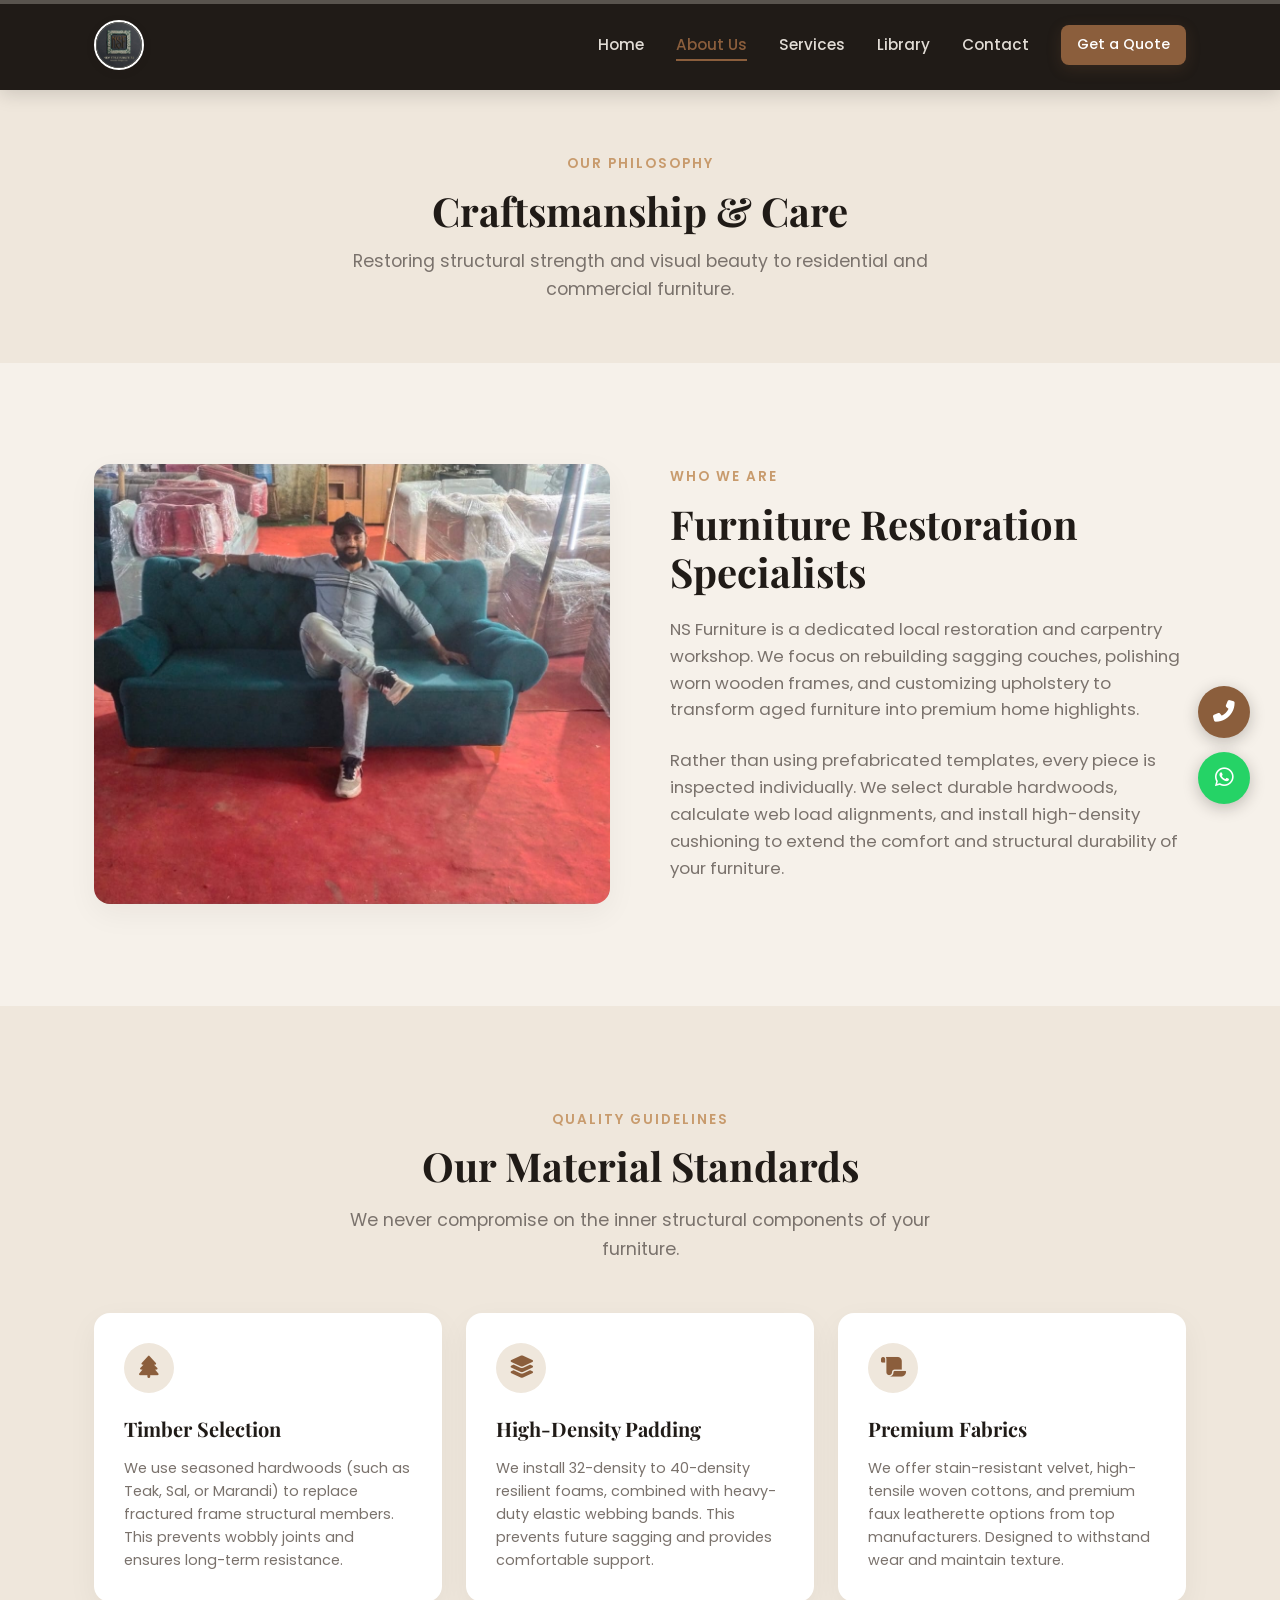
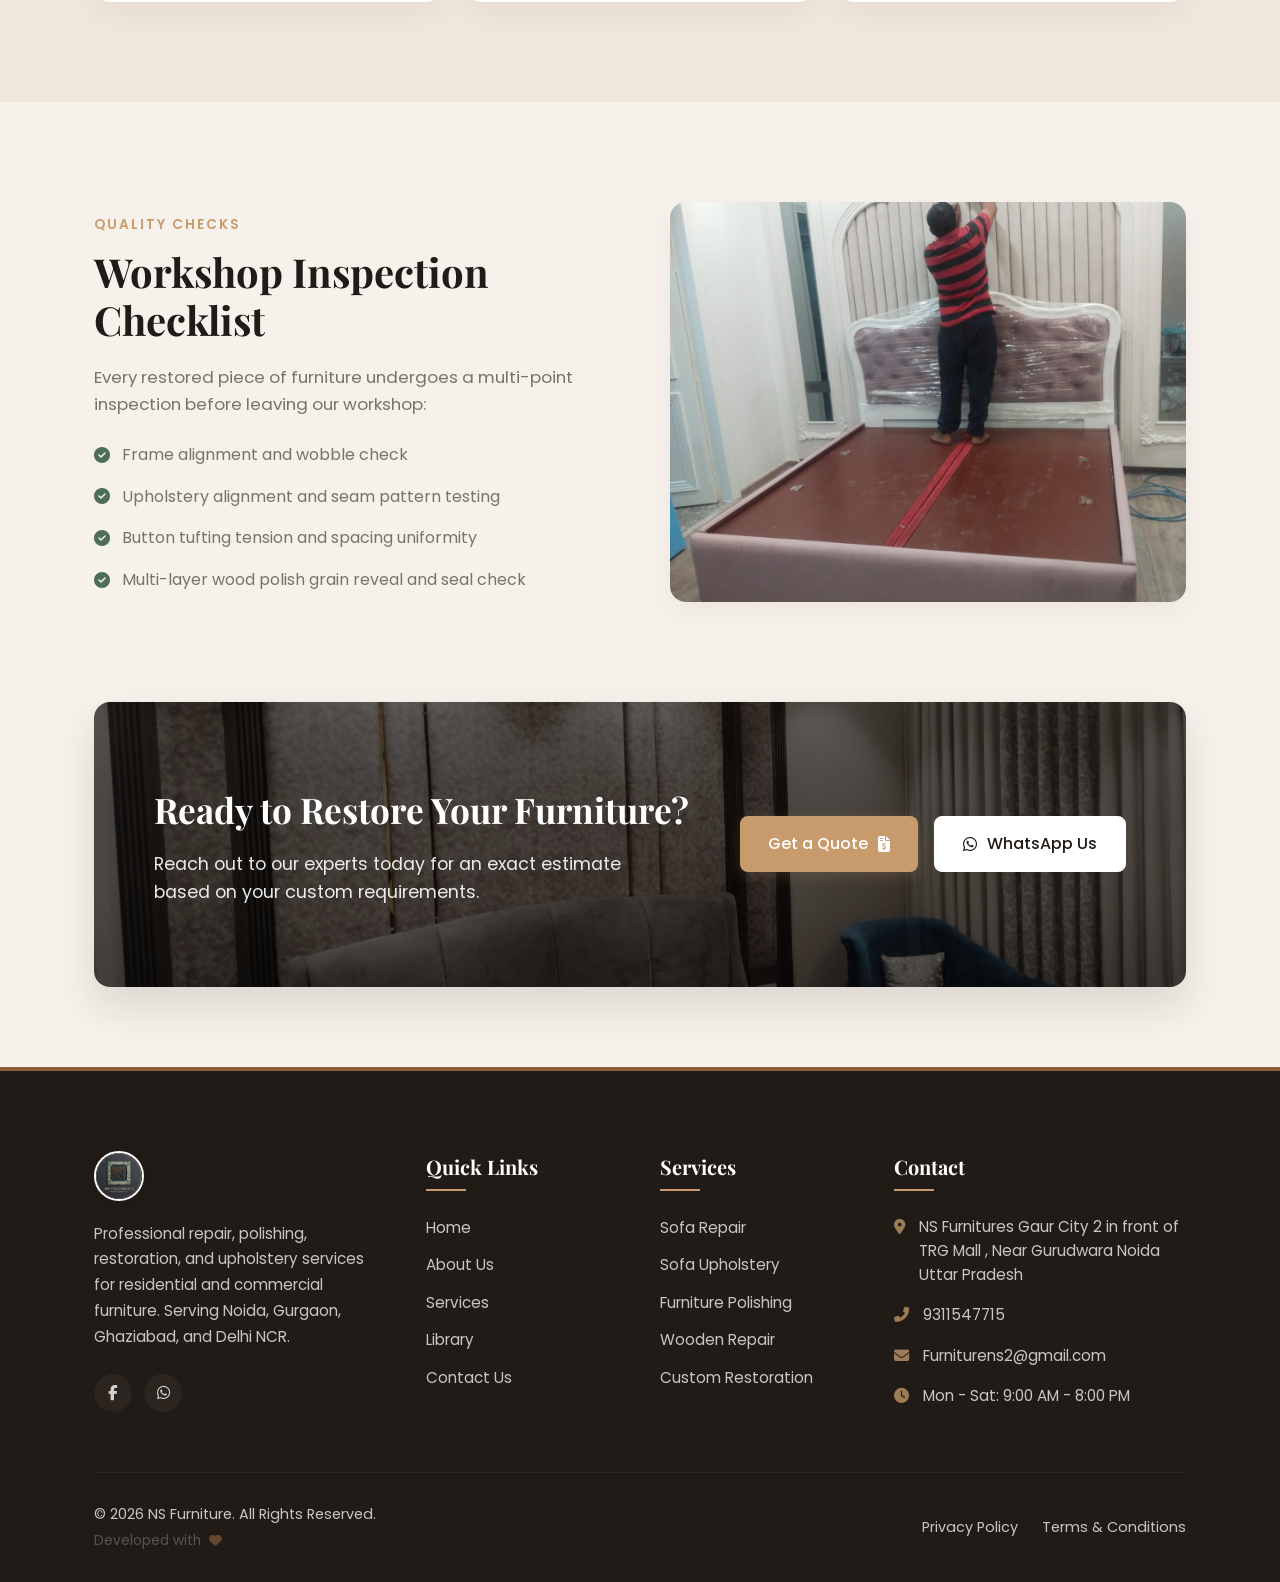
==== about.html @ 666b61ba "NS deploy v01" ====
<!DOCTYPE html>
<html lang="en">
<head>
  <meta charset="UTF-8">
  <meta name="viewport" content="width=device-width, initial-scale=1.0">
  <title>About NS Furniture | Furniture Craftsmanship & Woodwork Noida</title>
  <meta name="description" content="Learn about NS Furniture's premium restoration process, timber selection including Teak/Sal/Marandi wood, foam cushioning guidelines, and quality inspection checklist in Noida.">
  <link rel="canonical" href="about.html">
  
  <!-- Font Awesome Icons -->
  <link rel="stylesheet" href="https://cdnjs.cloudflare.com/ajax/libs/font-awesome/6.4.0/css/all.min.css">
  
  <!-- Main Stylesheet -->
  <link rel="stylesheet" href="css/style.css">
</head>
<body>

  <!-- Scroll Progress Indicator -->
  <div class="scroll-progress-container">
    <div class="scroll-progress-bar"></div>
  </div>

  <!-- STICKY HEADER -->
  <header class="header-main">
    <div class="container">
      <nav class="navbar">
        <a href="index.html" class="navbar-logo">
          <img src="assets/logo.jpeg" alt="NS Furniture" class="navbar-logo-img">
        </a>
        
        <ul class="navbar-menu">
          <li><a href="index.html" class="navbar-item">Home</a></li>
          <li><a href="about.html" class="navbar-item active">About Us</a></li>
          <li><a href="services.html" class="navbar-item">Services</a></li>
          <li><a href="library.html" class="navbar-item">Library</a></li>
          <li><a href="contact.html" class="navbar-item">Contact</a></li>
          <li><a href="contact.html" class="btn-primary" style="padding: 8px 16px; font-size: 0.9rem;">Get a Quote</a></li>
        </ul>

        <div class="navbar-burger">
          <span></span>
          <span></span>
          <span></span>
        </div>
      </nav>
    </div>
  </header>

  <!-- MOBILE NAVIGATION DRAWER -->
  <div class="mobile-nav-drawer">
    <div class="mobile-menu-links">
      <a href="index.html" class="mobile-menu-item">Home</a>
      <a href="about.html" class="mobile-menu-item">About Us</a>
      <a href="services.html" class="mobile-menu-item">Services</a>
      <a href="library.html" class="mobile-menu-item">Library</a>
      <a href="contact.html" class="mobile-menu-item">Contact</a>
    </div>
    <a href="contact.html" class="btn-primary text-center">Get a Quote <i class="fas fa-file-invoice-dollar"></i></a>
  </div>

  <!-- INNER HEADER HERO -->
  <section class="section-padding" style="background-color: var(--light-color); padding-top: 150px; padding-bottom: 60px;">
    <div class="container text-center">
      <span class="section-tag">Our Philosophy</span>
      <h1 class="section-title" style="margin-bottom: 12px;">Craftsmanship & Care</h1>
      <p class="section-desc" style="margin-bottom: 0;">Restoring structural strength and visual beauty to residential and commercial furniture.</p>
    </div>
  </section>

  <!-- DEEPStory SECTION -->
  <section class="section-padding reveal">
    <div class="container">
      <div class="about-grid">
        <div class="about-content-left">
          <div class="about-img-wrap" style="height: 440px;">
            <img src="" data-img-key="about" alt="NS Furniture showroom chesterfield couch presentation">
          </div>
        </div>
        <div class="about-content-right">
          <span class="section-tag">Who We Are</span>
          <h2 class="section-title" style="text-align: left; margin-bottom: 20px;">Furniture Restoration Specialists</h2>
          <p class="about-text">
            NS Furniture is a dedicated local restoration and carpentry workshop. We focus on rebuilding sagging couches, polishing worn wooden frames, and customizing upholstery to transform aged furniture into premium home highlights.
          </p>
          <p class="about-text">
            Rather than using prefabricated templates, every piece is inspected individually. We select durable hardwoods, calculate web load alignments, and install high-density cushioning to extend the comfort and structural durability of your furniture.
          </p>
        </div>
      </div>
    </div>
  </section>

  <!-- MATERIAL STANDARDS DETAILED WALKTHROUGH -->
  <section class="section-padding reveal" style="background-color: var(--light-color);">
    <div class="container">
      <div class="text-center">
        <span class="section-tag">Quality Guidelines</span>
        <h2 class="section-title">Our Material Standards</h2>
        <p class="section-desc">We never compromise on the inner structural components of your furniture.</p>
      </div>

      <div class="services-grid" style="grid-template-columns: repeat(auto-fit, minmax(280px, 1fr)); gap: 24px;">
        <!-- Card 1 -->
        <div class="service-card" style="padding: 30px;">
          <div class="info-icon-box" style="margin-bottom: 20px; background-color: var(--light-color); color: var(--primary-color);">
            <i class="fas fa-tree" style="font-size: 1.4rem;"></i>
          </div>
          <h3 class="service-title" style="font-size: 1.25rem; margin-bottom: 12px;">Timber Selection</h3>
          <p class="service-desc" style="font-size: 0.9rem; margin-bottom: 0;">
            We use seasoned hardwoods (such as Teak, Sal, or Marandi) to replace fractured frame structural members. This prevents wobbly joints and ensures long-term resistance.
          </p>
        </div>

        <!-- Card 2 -->
        <div class="service-card" style="padding: 30px;">
          <div class="info-icon-box" style="margin-bottom: 20px; background-color: var(--light-color); color: var(--primary-color);">
            <i class="fas fa-layer-group" style="font-size: 1.4rem;"></i>
          </div>
          <h3 class="service-title" style="font-size: 1.25rem; margin-bottom: 12px;">High-Density Padding</h3>
          <p class="service-desc" style="font-size: 0.9rem; margin-bottom: 0;">
            We install 32-density to 40-density resilient foams, combined with heavy-duty elastic webbing bands. This prevents future sagging and provides comfortable support.
          </p>
        </div>

        <!-- Card 3 -->
        <div class="service-card" style="padding: 30px;">
          <div class="info-icon-box" style="margin-bottom: 20px; background-color: var(--light-color); color: var(--primary-color);">
            <i class="fas fa-scroll" style="font-size: 1.4rem;"></i>
          </div>
          <h3 class="service-title" style="font-size: 1.25rem; margin-bottom: 12px;">Premium Fabrics</h3>
          <p class="service-desc" style="font-size: 0.9rem; margin-bottom: 0;">
            We offer stain-resistant velvet, high-tensile woven cottons, and premium faux leatherette options from top manufacturers. Designed to withstand wear and maintain texture.
          </p>
        </div>
      </div>
    </div>
  </section>

  <!-- WORKSHOP QUALITY CHECKS -->
  <section class="section-padding reveal">
    <div class="container">
      <div class="about-grid" style="grid-template-columns: 1fr 1fr;">
        <div class="about-content-left">
          <span class="section-tag">Quality Checks</span>
          <h2 class="section-title" style="text-align: left; margin-bottom: 20px;">Workshop Inspection Checklist</h2>
          <p class="about-text">
            Every restored piece of furniture undergoes a multi-point inspection before leaving our workshop:
          </p>
          <ul class="footer-links-list" style="gap: 16px; margin-top: 20px;">
            <li style="display: flex; align-items: center; gap: 12px; color: var(--gray-color);">
              <i class="fas fa-check-circle" style="color: var(--success-color);"></i> Frame alignment and wobble check
            </li>
            <li style="display: flex; align-items: center; gap: 12px; color: var(--gray-color);">
              <i class="fas fa-check-circle" style="color: var(--success-color);"></i> Upholstery alignment and seam pattern testing
            </li>
            <li style="display: flex; align-items: center; gap: 12px; color: var(--gray-color);">
              <i class="fas fa-check-circle" style="color: var(--success-color);"></i> Button tufting tension and spacing uniformity
            </li>
            <li style="display: flex; align-items: center; gap: 12px; color: var(--gray-color);">
              <i class="fas fa-check-circle" style="color: var(--success-color);"></i> Multi-layer wood polish grain reveal and seal check
            </li>
          </ul>
        </div>
        <div class="about-content-right">
          <div class="about-img-wrap" style="height: 400px;">
            <img src="" data-img-key="hero.boy" alt="Carpenter preparing bed headboard panels in NS workshop">
          </div>
        </div>
      </div>
    </div>
  </section>

  <!-- CALL TO ACTION BANNER -->
  <section class="container reveal" style="margin-bottom: 80px;">
    <div class="cta-section">
      <div class="cta-bg" data-img-key="hero.background"></div>
      <div class="cta-grid">
        <div class="cta-text-col">
          <h2 class="cta-title">Ready to Restore Your Furniture?</h2>
          <p class="cta-desc">Reach out to our experts today for an exact estimate based on your custom requirements.</p>
        </div>
        <div class="cta-actions">
          <a href="contact.html" class="btn-secondary">Get a Quote <i class="fas fa-file-invoice-dollar"></i></a>
          <a href="#" class="btn-outline" data-business-whatsapp style="background-color: var(--white-color); border-color: var(--white-color); color: var(--dark-color);"><i class="fab fa-whatsapp"></i> WhatsApp Us</a>
        </div>
      </div>
    </div>
  </section>

  <!-- PREMIUM DARK FOOTER -->
  <footer class="footer-main">
    <div class="container">
      <div class="footer-grid">
        <div class="footer-col">
          <a href="index.html" class="navbar-logo" style="margin-bottom: 20px;">
            <img src="assets/logo.jpeg" alt="NS Furniture Logo" class="navbar-logo-img">
          </a>
          <p class="footer-desc">
            Professional repair, polishing, restoration, and upholstery services for residential and commercial furniture. Serving Noida, Gurgaon, Ghaziabad, and Delhi NCR.
          </p>
          <div class="footer-socials">
            <a href="#" target="_blank" data-business-facebook class="footer-social-icon" aria-label="Facebook"><i class="fab fa-facebook-f"></i></a>
            <a href="#" target="_blank" data-business-whatsapp class="footer-social-icon" aria-label="WhatsApp"><i class="fab fa-whatsapp"></i></a>
          </div>
        </div>
        
        <div class="footer-col">
          <h4 class="footer-col-title">Quick Links</h4>
          <ul class="footer-links-list">
            <li><a href="index.html" class="footer-link">Home</a></li>
            <li><a href="about.html" class="footer-link">About Us</a></li>
            <li><a href="services.html" class="footer-link">Services</a></li>
            <li><a href="library.html" class="footer-link">Library</a></li>
            <li><a href="contact.html" class="footer-link">Contact Us</a></li>
          </ul>
        </div>
        
        <div class="footer-col">
          <h4 class="footer-col-title">Services</h4>
          <ul class="footer-links-list">
            <li><a href="services.html" class="footer-link">Sofa Repair</a></li>
            <li><a href="services.html" class="footer-link">Sofa Upholstery</a></li>
            <li><a href="services.html" class="footer-link">Furniture Polishing</a></li>
            <li><a href="services.html" class="footer-link">Wooden Repair</a></li>
            <li><a href="services.html" class="footer-link">Custom Restoration</a></li>
          </ul>
        </div>
        
        <div class="footer-col">
          <h4 class="footer-col-title">Contact</h4>
          <ul class="footer-contact-list">
            <li class="footer-contact-item">
              <i class="fas fa-map-marker-alt"></i>
              <span data-business-address>NS Furnitures Gaur City 2 in front of TRG Mall , Near Gurudwara Noida Uttar Pradesh</span>
            </li>
            <li class="footer-contact-item">
              <i class="fas fa-phone-alt"></i>
              <a href="#" data-business-phone>9311547715</a>
            </li>
            <li class="footer-contact-item">
              <i class="fas fa-envelope"></i>
              <a href="#" data-business-email>Furniturens2@gmail.com</a>
            </li>
            <li class="footer-contact-item">
              <i class="fas fa-clock"></i>
              <span data-business-hours>Mon - Sat: 9:00 AM - 8:00 PM</span>
            </li>
          </ul>
        </div>
      </div>
      
      <div class="footer-bottom">
        <div class="footer-bottom-info">
          <p>&copy; 2026 <span data-business-name>NS Furniture</span>. All Rights Reserved.</p>
          <p class="dev-credit" style="font-size: 0.85rem; color: var(--gray-color); opacity: 0.85; margin-top: 4px;">Developed with <a href="https://ritiktiwari.netlify.app/" target="_blank" rel="noopener noreferrer" class="dev-link" aria-label="Developer portfolio" style="color: var(--primary-color); display: inline-block; text-decoration: none; transition: transform 300ms ease, text-shadow 300ms ease; cursor: pointer;"><i class="fas fa-heart" style="font-size: 0.8rem; margin-left: 4px;"></i></a></p>
        </div>
        <div class="footer-bottom-links">
          <a href="privacy-policy.html">Privacy Policy</a>
          <a href="terms-and-conditions.html">Terms & Conditions</a>
        </div>
      </div>
    </div>
  </footer>

  <!-- FLOATING QUICK ACTION BUTTONS -->
  <div class="floating-actions-container">
    <a href="#" data-business-phone class="floating-btn float-call" aria-label="Call Us"><i class="fas fa-phone-alt"></i></a>
    <a href="#" data-business-whatsapp target="_blank" class="floating-btn float-whatsapp" aria-label="WhatsApp Us"><i class="fab fa-whatsapp"></i></a>
    <button class="floating-btn btn-back-to-top" aria-label="Back to Top"><i class="fas fa-chevron-up"></i></button>
  </div>

  <!-- Core Javascript File -->
  <script src="js/script.js"></script>
</body>
</html>
---- css/style.css ----
/* 
 * ============================================================================
 *                         NS FURNITURE - STYLE SHEET
 * ============================================================================
 */

/* 1. Imports & Variable System */
@import url('https://fonts.googleapis.com/css2?family=Inter:wght@300;400;500;600&family=Playfair+Display:ital,wght@0,400;0,600;0,700;1,400&family=Poppins:wght@300;400;500;600;700&display=swap');

:root {
  /* Warm Premium Furniture Palette */
  --primary-color: #8B5E3C;       /* Rich Walnut Brown */
  --primary-hover: #754E30;
  --secondary-color: #C89B6D;     /* Warm Honey Oak */
  --secondary-hover: #B58A5D;
  --dark-color: #201B17;          /* Charcoal Black */
  --dark-accent: #2E2721;
  --cream-color: #F6F1EA;         /* Soft Cream Background */
  --light-color: #EFE7DC;         /* Warm Beige */
  --white-color: #FFFFFF;
  --gray-color: #7A726C;
  --gray-light: #DDD7CE;
  --success-color: #4E6E58;       /* Muted Sage Success */
  --error-color: #A34E36;         /* Clay Red Error */
  
  /* Typography */
  --font-heading: 'Playfair Display', serif;
  --font-body: 'Poppins', sans-serif;
  
  /* Shared Aesthetics */
  --transition-smooth: all 0.4s cubic-bezier(0.16, 1, 0.3, 1);
  --shadow-premium: 0 10px 30px rgba(32, 27, 23, 0.05);
  --shadow-hover: 0 20px 40px rgba(32, 27, 23, 0.12);
  --border-radius-sm: 4px;
  --border-radius-md: 8px;
  --border-radius-lg: 16px;
  --max-width: 1200px;
}

/* 2. Global Resets & Base Styles */
* {
  margin: 0;
  padding: 0;
  box-sizing: border-box;
}

html {
  scroll-behavior: smooth;
  font-size: 16px;
  -webkit-font-smoothing: antialiased;
}

body {
  font-family: var(--font-body);
  background-color: var(--cream-color);
  color: var(--dark-color);
  line-height: 1.6;
  overflow-x: hidden;
}

a {
  text-decoration: none;
  color: inherit;
  transition: var(--transition-smooth);
}

ul {
  list-style: none;
}

img {
  max-width: 100%;
  height: auto;
  display: block;
}

button, input, select, textarea {
  font-family: inherit;
  font-size: inherit;
  border: none;
  background: none;
  outline: none;
}

/* Layout Utilities */
.container {
  width: 100%;
  max-width: var(--max-width);
  margin: 0 auto;
  padding: 0 24px;
}

.section-padding {
  padding: 100px 0;
}

.text-center { text-align: center; }

/* 3. Scroll Progress Indicator */
.scroll-progress-container {
  position: fixed;
  top: 0;
  left: 0;
  width: 100%;
  height: 4px;
  z-index: 1001;
  background-color: rgba(223, 215, 206, 0.3);
}

.scroll-progress-bar {
  height: 100%;
  width: 0%;
  background-color: var(--secondary-color);
  transition: width 0.1s linear;
}

/* 4. Reusable Components & Buttons */
.btn-primary, .btn-secondary, .btn-outline {
  display: inline-flex;
  align-items: center;
  gap: 10px;
  padding: 14px 28px;
  border-radius: var(--border-radius-md);
  font-weight: 500;
  cursor: pointer;
  transition: var(--transition-smooth);
}

.btn-primary {
  background-color: var(--primary-color);
  color: var(--white-color);
  box-shadow: 0 4px 15px rgba(139, 94, 60, 0.2);
}

.btn-primary:hover {
  background-color: var(--primary-hover);
  transform: translateY(-2px);
  box-shadow: 0 6px 20px rgba(139, 94, 60, 0.3);
}

.btn-secondary {
  background-color: var(--secondary-color);
  color: var(--white-color);
  box-shadow: 0 4px 15px rgba(200, 155, 109, 0.2);
}

.btn-secondary:hover {
  background-color: var(--secondary-hover);
  transform: translateY(-2px);
  box-shadow: 0 6px 20px rgba(200, 155, 109, 0.3);
}

.btn-outline {
  border: 1px solid var(--primary-color);
  color: var(--primary-color);
}

.btn-outline:hover {
  background-color: var(--primary-color);
  color: var(--white-color);
  transform: translateY(-2px);
}

/* Common Section Typography */
.section-tag {
  display: inline-block;
  font-size: 0.85rem;
  letter-spacing: 2px;
  text-transform: uppercase;
  color: var(--secondary-color);
  font-weight: 600;
  margin-bottom: 12px;
}

.section-title {
  font-family: var(--font-heading);
  font-size: 2.5rem;
  font-weight: 700;
  color: var(--dark-color);
  margin-bottom: 16px;
  line-height: 1.2;
}

.section-desc {
  max-width: 600px;
  margin: 0 auto 50px auto;
  color: var(--gray-color);
  font-size: 1.1rem;
}

/* 5. Header & Navigation */
.header-main {
  position: fixed;
  top: 0;
  left: 0;
  width: 100%;
  background-color: var(--dark-color);
  z-index: 1000;
  box-shadow: 0 4px 18px rgba(0, 0, 0, 0.15);
  transition: var(--transition-smooth);
}

.header-scrolled {
  background-color: var(--dark-color);
  box-shadow: 0 4px 18px rgba(0, 0, 0, 0.30);
  padding: 0;
}

.navbar {
  display: flex;
  align-items: center;
  justify-content: space-between;
  padding: 20px 0;
  transition: var(--transition-smooth);
}

.header-scrolled .navbar {
  padding: 10px 0;
}

.navbar-logo {
  display: flex;
  align-items: center;
}

.navbar-logo-img {
  height: 50px;
  width: 50px;
  border-radius: 50%;
  object-fit: cover;
  object-position: center;
  border: 2px solid var(--white-color);
  box-shadow: 0 2px 8px rgba(32, 27, 23, 0.12);
  transition: var(--transition-smooth);
}

.header-scrolled .navbar-logo-img {
  height: 42px;
  width: 42px;
}

.navbar-menu {
  display: flex;
  align-items: center;
  gap: 32px;
}

.navbar-item {
  position: relative;
  font-weight: 500;
  font-size: 0.95rem;
  color: var(--cream-color);
  opacity: 0.9;
}

.navbar-item::after {
  content: '';
  position: absolute;
  bottom: -6px;
  left: 0;
  width: 0;
  height: 2px;
  background-color: var(--primary-color);
  transition: var(--transition-smooth);
}

.navbar-item:hover,
.navbar-item.active {
  opacity: 1;
  color: var(--primary-color);
}

.navbar-item:hover::after,
.navbar-item.active::after {
  width: 100%;
}

/* Mobile Hamburger Menu */
.navbar-burger {
  display: none;
  flex-direction: column;
  gap: 6px;
  cursor: pointer;
  z-index: 1010;
}

.navbar-burger span {
  display: block;
  width: 25px;
  height: 2px;
  background-color: var(--cream-color);
  transition: var(--transition-smooth);
}

/* Burger Active States */
.burger-active span:nth-child(1) {
  transform: rotate(45deg) translate(5px, 5px);
}

.burger-active span:nth-child(2) {
  opacity: 0;
}

.burger-active span:nth-child(3) {
  transform: rotate(-45deg) translate(6px, -7px);
}

/* Mobile Drawer Overlay */
.mobile-nav-drawer {
  position: fixed;
  top: 0;
  right: -100%;
  width: 80%;
  max-width: 380px;
  height: 100vh;
  background-color: var(--cream-color);
  z-index: 1005;
  box-shadow: -10px 0 30px rgba(32, 27, 23, 0.15);
  display: flex;
  flex-direction: column;
  padding: 100px 40px 40px 40px;
  transition: var(--transition-smooth);
}

.drawer-active {
  right: 0;
}

.mobile-menu-links {
  display: flex;
  flex-direction: column;
  gap: 24px;
  margin-bottom: 40px;
}

.mobile-menu-item {
  font-family: var(--font-heading);
  font-size: 1.6rem;
  font-weight: 600;
  color: var(--dark-color);
}

.mobile-menu-item:hover {
  color: var(--primary-color);
  padding-left: 8px;
}

/* 6. Advanced 3D Interactive Hero Section */
.hero-main {
  min-height: 100vh;
  display: flex;
  align-items: center;
  position: relative;
  background-color: var(--cream-color);
  overflow: hidden;
  padding-top: 100px;
}

.hero-grid {
  display: grid;
  grid-template-columns: 1.1fr 0.9fr;
  align-items: center;
  gap: 40px;
  width: 100%;
}

.hero-content {
  z-index: 10;
}

.hero-heading {
  font-family: var(--font-heading);
  font-size: 3.8rem;
  font-weight: 700;
  color: var(--dark-color);
  line-height: 1.15;
  margin-bottom: 24px;
}

.hero-text {
  font-size: 1.15rem;
  color: var(--gray-color);
  margin-bottom: 36px;
  max-width: 520px;
}

.hero-btns {
  display: flex;
  flex-wrap: wrap;
  gap: 16px;
}

/* 3D Scene Wrapper styles */
.hero-3d-scene-wrap {
  position: relative;
  width: 100%;
  height: 520px;
  perspective: 1200px;
  display: flex;
  align-items: center;
  justify-content: center;
  transform-style: preserve-3d;
}

.hero-3d-scene {
  position: relative;
  width: 100%;
  height: 100%;
  transform-style: preserve-3d;
  transition: transform 0.1s ease-out;
}

/* 3D Scene Layers */
.hero-3d-layer {
  position: absolute;
  will-change: transform;
}

.hero-3d-bg {
  width: 90%;
  height: 80%;
  top: 10%;
  left: 5%;
  z-index: 1;
  transform: translateZ(-200px);
  filter: blur(2px) brightness(0.9);
}

.hero-3d-boy {
  width: 160px;
  height: 220px;
  bottom: 10%;
  left: 2%;
  z-index: 10;
  transform: translateZ(50px);
}

.hero-3d-girl {
  width: 170px;
  height: 230px;
  bottom: 8%;
  right: 2%;
  z-index: 12;
  transform: translateZ(90px);
}

.hero-3d-sofa {
  width: 320px;
  height: 200px;
  top: 30%;
  left: 20%;
  z-index: 5;
  transform: translateZ(140px);
}

.hero-3d-scene img {
  width: 100%;
  height: 100%;
  object-fit: cover;
  border-radius: var(--border-radius-md);
  border: 4px solid var(--white-color);
  box-shadow: 0 15px 35px rgba(32, 27, 23, 0.15);
  transition: border-color 0.3s;
}

.hero-3d-scene img:hover {
  border-color: var(--secondary-color);
}

/* 7. Stats & Trust Section */
.stats-main {
  background-color: var(--light-color);
  padding: 60px 0;
  box-shadow: inset 0 1px 0 rgba(32, 27, 23, 0.05);
}

.stats-grid {
  display: flex;
  flex-wrap: wrap;
  justify-content: space-around;
  gap: 30px;
  text-align: center;
}

.stat-card {
  flex: 1 1 200px;
}

.stat-number {
  display: block;
  font-family: var(--font-heading);
  font-size: 3rem;
  font-weight: 700;
  color: var(--primary-color);
  margin-bottom: 8px;
}

.stat-label {
  font-size: 0.9rem;
  text-transform: uppercase;
  letter-spacing: 1px;
  color: var(--gray-color);
  font-weight: 500;
}

/* 8. About Us Section */
.about-grid {
  display: grid;
  grid-template-columns: 1fr 1fr;
  gap: 60px;
  align-items: center;
}

.about-content-left {
  position: relative;
}

.about-img-wrap {
  width: 100%;
  height: 480px;
  border-radius: var(--border-radius-lg);
  overflow: hidden;
  box-shadow: var(--shadow-premium);
  position: relative;
}

.about-img-wrap img {
  width: 100%;
  height: 100%;
  object-fit: cover;
}

.about-badge {
  position: absolute;
  bottom: 24px;
  right: 24px;
  background-color: var(--primary-color);
  color: var(--white-color);
  padding: 16px 24px;
  border-radius: var(--border-radius-md);
  font-family: var(--font-heading);
  font-weight: 600;
  box-shadow: var(--shadow-hover);
}

.about-text {
  color: var(--gray-color);
  font-size: 1.05rem;
  margin-bottom: 24px;
}

.about-features {
  display: grid;
  grid-template-columns: 1fr 1fr;
  gap: 20px;
  margin-top: 30px;
}

.about-feature-item {
  display: flex;
  align-items: center;
  gap: 12px;
  font-weight: 500;
}

.about-feature-item i {
  color: var(--secondary-color);
  font-size: 1.2rem;
}

/* 9. Rebuilt Services Section */
.services-grid {
  display: grid;
  grid-template-columns: repeat(auto-fill, minmax(320px, 1fr));
  gap: 30px;
}

.service-card {
  background-color: var(--white-color);
  border-radius: var(--border-radius-lg);
  overflow: hidden;
  box-shadow: var(--shadow-premium);
  transition: var(--transition-smooth);
}

.service-card:hover {
  transform: translateY(-8px);
  box-shadow: var(--shadow-hover);
}

.service-img-container {
  height: 220px;
  position: relative;
  overflow: hidden;
}

.service-img-container img {
  width: 100%;
  height: 100%;
  object-fit: cover;
  transition: transform 0.6s ease;
}

.service-card:hover .service-img-container img {
  transform: scale(1.08);
}

.service-num {
  position: absolute;
  top: 16px;
  left: 16px;
  background-color: rgba(32, 27, 23, 0.7);
  color: var(--white-color);
  padding: 6px 12px;
  border-radius: 20px;
  font-size: 0.85rem;
  font-weight: 600;
  backdrop-filter: blur(4px);
}

.service-content {
  padding: 30px;
}

.service-title {
  font-family: var(--font-heading);
  font-size: 1.4rem;
  margin-bottom: 12px;
  color: var(--dark-color);
}

.service-desc {
  color: var(--gray-color);
  font-size: 0.95rem;
  margin-bottom: 20px;
}

.service-link {
  color: var(--primary-color);
  font-weight: 600;
  display: flex;
  align-items: center;
  gap: 8px;
}

.service-link i {
  transition: transform 0.3s;
}

.service-card:hover .service-link i {
  transform: translateX(5px);
}

/* Sofa Customization / Component Card Interaction */
.sofa-3d-wrap {
  width: 100%;
  height: 480px;
  display: flex;
  align-items: center;
  justify-content: center;
  position: relative;
}

.sofa-3d-card {
  position: relative;
  width: 100%;
  max-width: 680px;
  height: 380px;
  perspective: 1000px;
  transform-style: preserve-3d;
  transition: transform 0.1s ease-out;
  cursor: pointer;
}

.sofa-3d-img {
  width: 100%;
  height: 100%;
  object-fit: cover;
  border-radius: var(--border-radius-lg);
  box-shadow: var(--shadow-hover);
  border: 6px solid var(--white-color);
}

.floating-badge {
  position: absolute;
  background-color: var(--dark-color);
  color: var(--white-color);
  padding: 10px 16px;
  border-radius: 30px;
  font-size: 0.85rem;
  font-weight: 500;
  display: flex;
  align-items: center;
  gap: 8px;
  box-shadow: 0 4px 12px rgba(32, 27, 23, 0.15);
  pointer-events: none;
  transform: translate3d(0, 0, 30px);
  transition: transform 0.1s ease-out;
}

.fb-1 { top: 20%; left: 10%; }
.fb-2 { top: 75%; left: 25%; }
.fb-3 { top: 15%; right: 15%; }
.fb-4 { top: 60%; right: 10%; }

.floating-badge i {
  color: var(--secondary-color);
}

/* 10. Interactive Before/After Comparison Slider */
.slider-container-box {
  width: 100%;
  max-width: 800px;
  margin: 0 auto;
  border-radius: var(--border-radius-lg);
  overflow: hidden;
  box-shadow: var(--shadow-hover);
  background-color: var(--white-color);
  padding: 6px;
}

.before-after-slider {
  position: relative;
  width: 100%;
  height: 480px;
  overflow: hidden;
  user-select: none;
  cursor: ew-resize;
  border-radius: var(--border-radius-md);
}

.before-image-wrapper, .after-image-wrapper {
  position: absolute;
  top: 0;
  left: 0;
  width: 100%;
  height: 100%;
  overflow: hidden;
}

.before-img, .after-img {
  width: 100%;
  height: 100%;
  object-fit: cover;
}

.after-image-wrapper {
  width: 50%;
  z-index: 2;
  border-right: 3px solid var(--white-color);
}

.slider-label {
  position: absolute;
  top: 20px;
  background-color: rgba(32, 27, 23, 0.75);
  color: var(--white-color);
  padding: 6px 14px;
  font-size: 0.75rem;
  letter-spacing: 2px;
  border-radius: 4px;
  z-index: 5;
  font-weight: 600;
  backdrop-filter: blur(4px);
}

.label-before {
  left: 20px;
}

.label-after {
  right: 20px;
}

.slider-handle {
  position: absolute;
  top: 0;
  left: 50%;
  width: 44px;
  height: 44px;
  margin-left: -22px;
  margin-top: 218px; /* centering vertically */
  border-radius: 50%;
  background-color: var(--primary-color);
  color: var(--white-color);
  display: flex;
  align-items: center;
  justify-content: center;
  box-shadow: 0 4px 15px rgba(32, 27, 23, 0.3);
  z-index: 10;
  pointer-events: none;
  border: 3px solid var(--white-color);
  transition: transform 0.2s;
}

.before-after-slider:hover .slider-handle {
  transform: scale(1.1);
}

/* 11. Testimonials Slider */
.testimonials-slider-box {
  max-width: 800px;
  margin: 0 auto;
  position: relative;
  overflow: hidden;
  padding-bottom: 40px;
}

.testimonials-track {
  display: flex;
  transition: transform 0.6s cubic-bezier(0.16, 1, 0.3, 1);
}

.testimonial-card {
  min-width: 100%;
  padding: 0 20px;
  text-align: center;
}

.reviewer-img-wrap {
  width: 90px;
  height: 90px;
  border-radius: 50%;
  overflow: hidden;
  margin: 0 auto 20px auto;
  border: 3px solid var(--white-color);
  box-shadow: var(--shadow-premium);
}

.reviewer-img-wrap img {
  width: 100%;
  height: 100%;
  object-fit: cover;
}

.reviewer-name {
  font-family: var(--font-heading);
  font-size: 1.3rem;
  font-weight: 600;
  margin-bottom: 8px;
}

.review-stars {
  color: #F39C12;
  margin-bottom: 20px;
}

.review-text {
  font-size: 1.15rem;
  font-style: italic;
  color: var(--gray-color);
  line-height: 1.7;
}

.testimonials-dots {
  display: flex;
  justify-content: center;
  gap: 10px;
  margin-top: 30px;
}

.testimonial-dot {
  width: 10px;
  height: 10px;
  border-radius: 50%;
  background-color: var(--gray-light);
  cursor: pointer;
  transition: var(--transition-smooth);
}

.testimonial-dot.active-dot {
  background-color: var(--primary-color);
  transform: scale(1.2);
}

/* 12. Dynamic Call to Action (CTA) Section */
.cta-section {
  position: relative;
  border-radius: var(--border-radius-lg);
  overflow: hidden;
  padding: 80px 60px;
  color: var(--white-color);
  box-shadow: var(--shadow-hover);
}

.cta-bg {
  position: absolute;
  top: 0;
  left: 0;
  width: 100%;
  height: 100%;
  background-size: cover;
  background-position: center;
  filter: brightness(0.35);
  z-index: 1;
}

.cta-grid {
  display: flex;
  align-items: center;
  justify-content: space-between;
  gap: 40px;
  position: relative;
  z-index: 2;
}

.cta-title {
  font-family: var(--font-heading);
  font-size: 2.2rem;
  font-weight: 700;
  margin-bottom: 12px;
}

.cta-desc {
  font-size: 1.1rem;
  opacity: 0.9;
  max-width: 500px;
}

.cta-actions {
  display: flex;
  gap: 16px;
}

/* 13. Dynamic Masonry Gallery & Filters */
.library-search-container {
  max-width: 500px;
  margin: 0 auto 30px auto;
  position: relative;
}

.library-search-input {
  width: 100%;
  padding: 14px 18px 14px 50px;
  background-color: var(--white-color);
  border: 1px solid var(--gray-light);
  border-radius: 30px;
  color: var(--dark-color);
  box-shadow: var(--shadow-premium);
  font-size: 0.95rem;
  transition: var(--transition-smooth);
}

.library-search-input:focus {
  border-color: var(--primary-color);
  box-shadow: var(--shadow-hover);
}

.library-search-icon {
  position: absolute;
  left: 20px;
  top: 50%;
  transform: translateY(-50%);
  color: var(--gray-color);
  font-size: 1.1rem;
  pointer-events: none;
}

.gallery-filters {
  display: flex;
  flex-wrap: wrap;
  justify-content: center;
  gap: 12px;
  margin-bottom: 50px;
}

.gallery-filter-btn {
  padding: 10px 22px;
  background-color: var(--white-color);
  color: var(--dark-color);
  border: 1px solid var(--gray-light);
  border-radius: 30px;
  cursor: pointer;
  transition: var(--transition-smooth);
}

.gallery-filter-btn:hover,
.gallery-filter-btn.active-filter {
  background-color: var(--primary-color);
  color: var(--white-color);
  border-color: var(--primary-color);
  box-shadow: 0 4px 12px rgba(139, 94, 60, 0.15);
}

.gallery-grid {
  columns: 3 300px;
  column-gap: 24px;
}

.gallery-grid-loader {
  column-span: all;
  text-align: center;
  padding: 80px 20px;
  font-size: 1.2rem;
  color: var(--gray-color);
}

.gallery-item {
  break-inside: avoid;
  margin-bottom: 24px;
  background-color: var(--white-color);
  border-radius: var(--border-radius-md);
  overflow: hidden;
  box-shadow: 0 5px 18px rgba(32, 27, 23, 0.07);
  cursor: pointer;
  position: relative;
  transition: transform 450ms cubic-bezier(0.16, 1, 0.3, 1), box-shadow 450ms cubic-bezier(0.16, 1, 0.3, 1);
}

.gallery-item:hover {
  transform: translateY(-6px);
  box-shadow: 0 16px 38px rgba(32, 27, 23, 0.15);
}

.gallery-item-img {
  position: relative;
  overflow: hidden;
}

.gallery-item-img img {
  width: 100%;
  display: block;
  transition: transform 450ms cubic-bezier(0.16, 1, 0.3, 1);
}

.gallery-item:hover .gallery-item-img img {
  transform: scale(1.04);
}

.gallery-item-overlay {
  position: absolute;
  top: 0;
  left: 0;
  width: 100%;
  height: 100%;
  background-color: rgba(164, 131, 99, 0.35);
  opacity: 0;
  display: flex;
  align-items: center;
  justify-content: center;
  transition: opacity 450ms cubic-bezier(0.16, 1, 0.3, 1);
}

.gallery-item:hover .gallery-item-overlay {
  opacity: 1;
}

.gallery-item-overlay i {
  color: var(--white-color);
  font-size: 1.8rem;
  transform: scale(0.8);
  transition: transform 450ms cubic-bezier(0.16, 1, 0.3, 1);
}

.gallery-item:hover .gallery-item-overlay i {
  transform: scale(1);
}

.gallery-item-info {
  padding: 20px;
  border-top: 1px solid var(--cream-color);
}

.gallery-item-info h4 {
  font-family: var(--font-heading);
  font-size: 1.15rem;
  color: var(--dark-color);
  margin-bottom: 4px;
}

.gallery-item-info p {
  color: var(--gray-color);
  font-size: 0.85rem;
  text-transform: uppercase;
  letter-spacing: 1px;
}

/* 14. Premium Lightbox Modal */
.lightbox {
  position: fixed;
  top: 0;
  left: 0;
  width: 100%;
  height: 100%;
  background-color: rgba(32, 27, 23, 0.95);
  z-index: 2000;
  opacity: 0;
  pointer-events: none;
  display: flex;
  align-items: center;
  justify-content: center;
  transition: opacity 0.4s ease;
}

.lightbox-active {
  opacity: 1;
  pointer-events: auto;
}

.lightbox-content {
  position: relative;
  width: 90%;
  max-width: 900px;
  display: flex;
  flex-direction: column;
  align-items: center;
  gap: 20px;
}

.lightbox-image {
  max-width: 100%;
  max-height: 70vh;
  border-radius: var(--border-radius-md);
  border: 4px solid var(--white-color);
  box-shadow: 0 10px 40px rgba(0, 0, 0, 0.5);
  display: none;
}

.lightbox-caption {
  color: var(--white-color);
  font-family: var(--font-heading);
  font-size: 1.4rem;
  text-align: center;
}

.lightbox-placeholder-fallback {
  width: 100%;
  max-width: 500px;
  height: 350px;
  background-color: var(--dark-accent);
  border-radius: var(--border-radius-md);
  display: flex;
  align-items: center;
  justify-content: center;
  text-align: center;
  color: var(--white-color);
  border: 4px solid var(--gray-color);
  padding: 40px;
}

.inner-ph i {
  font-size: 3rem;
  color: var(--secondary-color);
  margin-bottom: 20px;
}

.inner-ph p {
  font-family: var(--font-heading);
  font-size: 1.3rem;
  margin-bottom: 8px;
}

/* Lightbox Controls Buttons */
.lightbox-btn {
  position: absolute;
  color: var(--white-color);
  font-size: 2.2rem;
  cursor: pointer;
  opacity: 0.7;
  transition: var(--transition-smooth);
  width: 50px;
  height: 50px;
  display: flex;
  align-items: center;
  justify-content: center;
  border-radius: 50%;
  background-color: rgba(32, 27, 23, 0.4);
}

.lightbox-btn:hover {
  opacity: 1;
  background-color: rgba(32, 27, 23, 0.8);
}

.lightbox-close {
  top: -60px;
  right: 0;
}

.lightbox-prev {
  left: -80px;
  top: 50%;
  transform: translateY(-50%);
}

.lightbox-next {
  right: -80px;
  top: 50%;
  transform: translateY(-50%);
}

/* 15. Contact Section & Forms */
.contact-grid {
  display: grid;
  grid-template-columns: 1.2fr 0.8fr;
  gap: 50px;
}

.contact-card-box {
  background-color: var(--white-color);
  padding: 40px;
  border-radius: var(--border-radius-lg);
  box-shadow: var(--shadow-premium);
}

.contact-card-box h3 {
  font-family: var(--font-heading);
  font-size: 1.8rem;
  margin-bottom: 16px;
}

.contact-intro {
  color: var(--gray-color);
  margin-bottom: 30px;
}

.form-group-row {
  display: grid;
  grid-template-columns: 1fr 1fr;
  gap: 20px;
  margin-bottom: 24px;
}

.form-group {
  margin-bottom: 24px;
  position: relative;
}

.form-label {
  display: block;
  font-size: 0.85rem;
  font-weight: 600;
  text-transform: uppercase;
  letter-spacing: 1px;
  color: var(--gray-color);
  margin-bottom: 8px;
}

.form-control {
  width: 100%;
  padding: 14px 18px;
  background-color: var(--cream-color);
  border: 1px solid var(--gray-light);
  border-radius: var(--border-radius-md);
  color: var(--dark-color);
  transition: var(--transition-smooth);
}

.form-control:focus {
  background-color: var(--white-color);
  border-color: var(--primary-color);
  box-shadow: 0 0 0 4px rgba(139, 94, 60, 0.1);
}

/* Feedback Status Messages */
.form-status-msg {
  padding: 16px 20px;
  border-radius: var(--border-radius-md);
  margin-top: 20px;
  display: none;
  font-weight: 500;
}

.status-success {
  background-color: rgba(78, 110, 88, 0.15);
  color: var(--success-color);
  border: 1px solid rgba(78, 110, 88, 0.3);
}

.status-error {
  background-color: rgba(163, 78, 54, 0.15);
  color: var(--error-color);
  border: 1px solid rgba(163, 78, 54, 0.3);
}

/* Contact Information Sidebar */
.contact-sidebar {
  display: flex;
  flex-direction: column;
  gap: 30px;
}

.info-widget {
  background-color: var(--white-color);
  padding: 30px;
  border-radius: var(--border-radius-lg);
  box-shadow: var(--shadow-premium);
  display: flex;
  gap: 20px;
  align-items: flex-start;
}

.info-widget-content {
  display: flex;
  gap: 20px;
  align-items: flex-start;
  width: 100%;
}

.info-icon-box {
  width: 50px;
  height: 50px;
  border-radius: 50%;
  background-color: var(--cream-color);
  color: var(--primary-color);
  display: flex;
  align-items: center;
  justify-content: center;
  font-size: 1.25rem;
  flex-shrink: 0;
}

.info-details h4 {
  font-family: var(--font-heading);
  font-size: 1.15rem;
  margin-bottom: 6px;
}

.info-details p, .info-details a {
  color: var(--gray-color);
  font-size: 0.95rem;
}

.info-details a:hover {
  color: var(--primary-color);
}

/* Map Helper Card */
.map-helper-card {
  background-color: var(--white-color);
  border-radius: var(--border-radius-lg);
  box-shadow: var(--shadow-premium);
  padding: 30px;
  text-align: center;
}

.map-helper-card i {
  font-size: 2.2rem;
  color: var(--primary-color);
  margin-bottom: 16px;
}

.map-helper-card h4 {
  font-family: var(--font-heading);
  font-size: 1.2rem;
  margin-bottom: 8px;
}

.map-helper-card p {
  font-size: 0.9rem;
  color: var(--gray-color);
  margin-bottom: 20px;
}

/* 16. Dark Premium Footer */
.footer-main {
  background-color: var(--dark-color);
  color: var(--white-color);
  padding: 80px 0 30px 0;
  border-top: 4px solid var(--primary-color);
}

.footer-grid {
  display: grid;
  grid-template-columns: 1.2fr 0.8fr 0.8fr 1.2fr;
  gap: 40px;
  margin-bottom: 60px;
}

.footer-col-title {
  font-family: var(--font-heading);
  font-size: 1.25rem;
  margin-bottom: 24px;
  color: var(--white-color);
  position: relative;
  padding-bottom: 8px;
}

.footer-col-title::after {
  content: '';
  position: absolute;
  bottom: 0;
  left: 0;
  width: 40px;
  height: 2px;
  background-color: var(--secondary-color);
}

.footer-desc {
  opacity: 0.75;
  font-size: 0.95rem;
  line-height: 1.7;
  margin-bottom: 24px;
}

.footer-socials {
  display: flex;
  gap: 12px;
}

.footer-social-icon {
  width: 38px;
  height: 38px;
  border-radius: 50%;
  background-color: var(--dark-accent);
  display: flex;
  align-items: center;
  justify-content: center;
  font-size: 0.95rem;
  color: var(--white-color);
  opacity: 0.8;
  transition: var(--transition-smooth);
}

.footer-social-icon:hover {
  opacity: 1;
  background-color: var(--primary-color);
  transform: translateY(-2px);
}

.footer-links-list {
  display: flex;
  flex-direction: column;
  gap: 12px;
}

.footer-link {
  opacity: 0.75;
  font-size: 0.95rem;
}

.footer-link:hover {
  opacity: 1;
  color: var(--secondary-color);
  padding-left: 4px;
}

.footer-contact-list {
  display: flex;
  flex-direction: column;
  gap: 16px;
}

.footer-contact-item {
  display: flex;
  gap: 14px;
  align-items: flex-start;
  opacity: 0.75;
  font-size: 0.95rem;
}

.footer-contact-item i {
  color: var(--secondary-color);
  margin-top: 4px;
  flex-shrink: 0;
}

.footer-contact-item a:hover {
  color: var(--secondary-color);
}

.footer-bottom {
  border-top: 1px solid rgba(255, 255, 255, 0.08);
  padding-top: 30px;
  display: flex;
  justify-content: space-between;
  align-items: center;
  flex-wrap: wrap;
  gap: 20px;
  font-size: 0.9rem;
  opacity: 0.75;
}

.footer-bottom-info {
  display: flex;
  flex-direction: column;
}

.dev-link:hover {
  transform: scale(1.2);
  text-shadow: 0 0 10px rgba(164, 131, 99, 0.8);
}

.footer-bottom-links {
  display: flex;
  gap: 24px;
}

.footer-bottom-links a:hover {
  color: var(--secondary-color);
}

/* 17. Floating Sticky Quick Action Links */
.floating-actions-container {
  position: fixed;
  bottom: 30px;
  right: 30px;
  display: flex;
  flex-direction: column;
  gap: 14px;
  z-index: 999;
}

.floating-btn {
  width: 52px;
  height: 52px;
  border-radius: 50%;
  display: flex;
  align-items: center;
  justify-content: center;
  color: var(--white-color);
  font-size: 1.35rem;
  box-shadow: 0 4px 15px rgba(32, 27, 23, 0.25);
  cursor: pointer;
  transition: var(--transition-smooth);
}

.float-call {
  background-color: var(--primary-color);
}

.float-call:hover {
  background-color: var(--primary-hover);
  transform: scale(1.1) rotate(10deg);
}

.float-whatsapp {
  background-color: #25D366;
}

.float-whatsapp:hover {
  background-color: #20BA5A;
  transform: scale(1.1) rotate(-10deg);
}

.btn-back-to-top {
  background-color: var(--dark-color);
  opacity: 0;
  pointer-events: none;
  transform: translateY(20px);
  border: 1px solid rgba(255, 255, 255, 0.1);
}

.btn-back-to-top.visible-btn {
  opacity: 0.9;
  pointer-events: auto;
  transform: translateY(0);
}

.btn-back-to-top:hover {
  opacity: 1;
  background-color: var(--primary-color);
}

/* 18. Scroll Reveal Animation Classes */
.reveal {
  opacity: 0;
  transform: translateY(30px);
  transition: opacity 0.8s ease-out, transform 0.8s ease-out;
}

.reveal-visible {
  opacity: 1;
  transform: translateY(0);
}

/* 19. Magnetic CTA animation */
.magnetic-btn {
  display: inline-flex;
  transition: transform 0.2s cubic-bezier(0.25, 1, 0.5, 1);
}

/* 20. RESPONSIVE MEDIA QUERIES BREAKPOINTS */

@media (max-width: 1440px) {
  .container {
    max-width: 1140px;
  }
}

@media (max-width: 1200px) {
  .container {
    max-width: 960px;
  }
  
  .hero-heading {
    font-size: 3.2rem;
  }
  
  .about-grid {
    gap: 40px;
  }
}

@media (max-width: 1024px) {
  .container {
    max-width: 720px;
  }
  
  .hero-grid {
    grid-template-columns: 1fr;
    gap: 60px;
    text-align: center;
  }
  
  .hero-text {
    margin-left: auto;
    margin-right: auto;
  }
  
  .hero-btns {
    justify-content: center;
  }
  
  .hero-3d-scene-wrap {
    height: 480px;
  }
  
  .about-grid {
    grid-template-columns: 1fr;
  }
  
  .about-img-wrap {
    height: 400px;
  }
  
  .contact-grid {
    grid-template-columns: 1fr;
  }
  
  .footer-grid {
    grid-template-columns: 1fr 1fr;
    gap: 30px;
  }
  
  .lightbox-prev {
    left: -20px;
    top: 92%;
  }
  
  .lightbox-next {
    right: -20px;
    top: 92%;
  }
}

@media (max-width: 768px) {
  .container {
    max-width: 540px;
    padding: 0 16px;
  }
  
  .section-padding {
    padding: 60px 0;
  }
  
  .navbar-burger {
    display: flex;
  }
  
  .navbar-menu {
    display: none;
  }
  
  .hero-heading {
    font-size: 2.5rem;
  }
  
  .section-title {
    font-size: 2rem;
  }
  
  .before-after-slider {
    height: 380px;
  }
  
  .slider-handle {
    margin-top: 168px;
  }
  
  .cta-grid {
    flex-direction: column;
    text-align: center;
  }
  
  .gallery-grid {
    columns: 2 240px;
  }
}

/* Deliberate Stacked Mobile Layout for 3D Hero Scene */
@media (max-width: 480px) {
  .container {
    max-width: 100%;
  }
  
  .hero-heading {
    font-size: 2.1rem;
  }
  
  .hero-3d-scene-wrap {
    height: 360px;
    perspective: none;
  }
  
  .hero-3d-scene {
    transform: none !important;
  }
  
  .hero-3d-bg {
    display: none; /* Hide background on mobile to clean space */
  }
  
  .hero-3d-sofa {
    width: 250px;
    height: 150px;
    top: 5%;
    left: 50%;
    transform: translateX(-50%) !important;
    z-index: 5;
  }
  
  .hero-3d-boy {
    width: 110px;
    height: 150px;
    bottom: 2%;
    left: 2%;
    transform: none !important;
    z-index: 10;
  }
  
  .hero-3d-girl {
    width: 120px;
    height: 160px;
    bottom: 2%;
    right: 2%;
    transform: none !important;
    z-index: 12;
  }
  
  .before-after-slider {
    height: 300px;
  }
  
  .slider-handle {
    margin-top: 128px;
  }
  
  .footer-grid {
    grid-template-columns: 1fr;
  }
  
  .form-group-row {
    grid-template-columns: 1fr;
    gap: 0;
  }
  
  .gallery-filters {
    gap: 8px;
  }
  
  .gallery-filter-btn {
    padding: 8px 16px;
    font-size: 0.85rem;
  }
}

@media (max-width: 360px) {
  .hero-heading {
    font-size: 1.8rem;
  }
  
  .hero-3d-sofa {
    width: 200px;
    height: 120px;
  }
  
  .hero-3d-boy {
    width: 90px;
    height: 120px;
  }
  
  .hero-3d-girl {
    width: 100px;
    height: 130px;
  }
}

@media (max-width: 768px) {
  .faq-grid {
    grid-template-columns: 1fr !important;
    gap: 20px !important;
  }
}
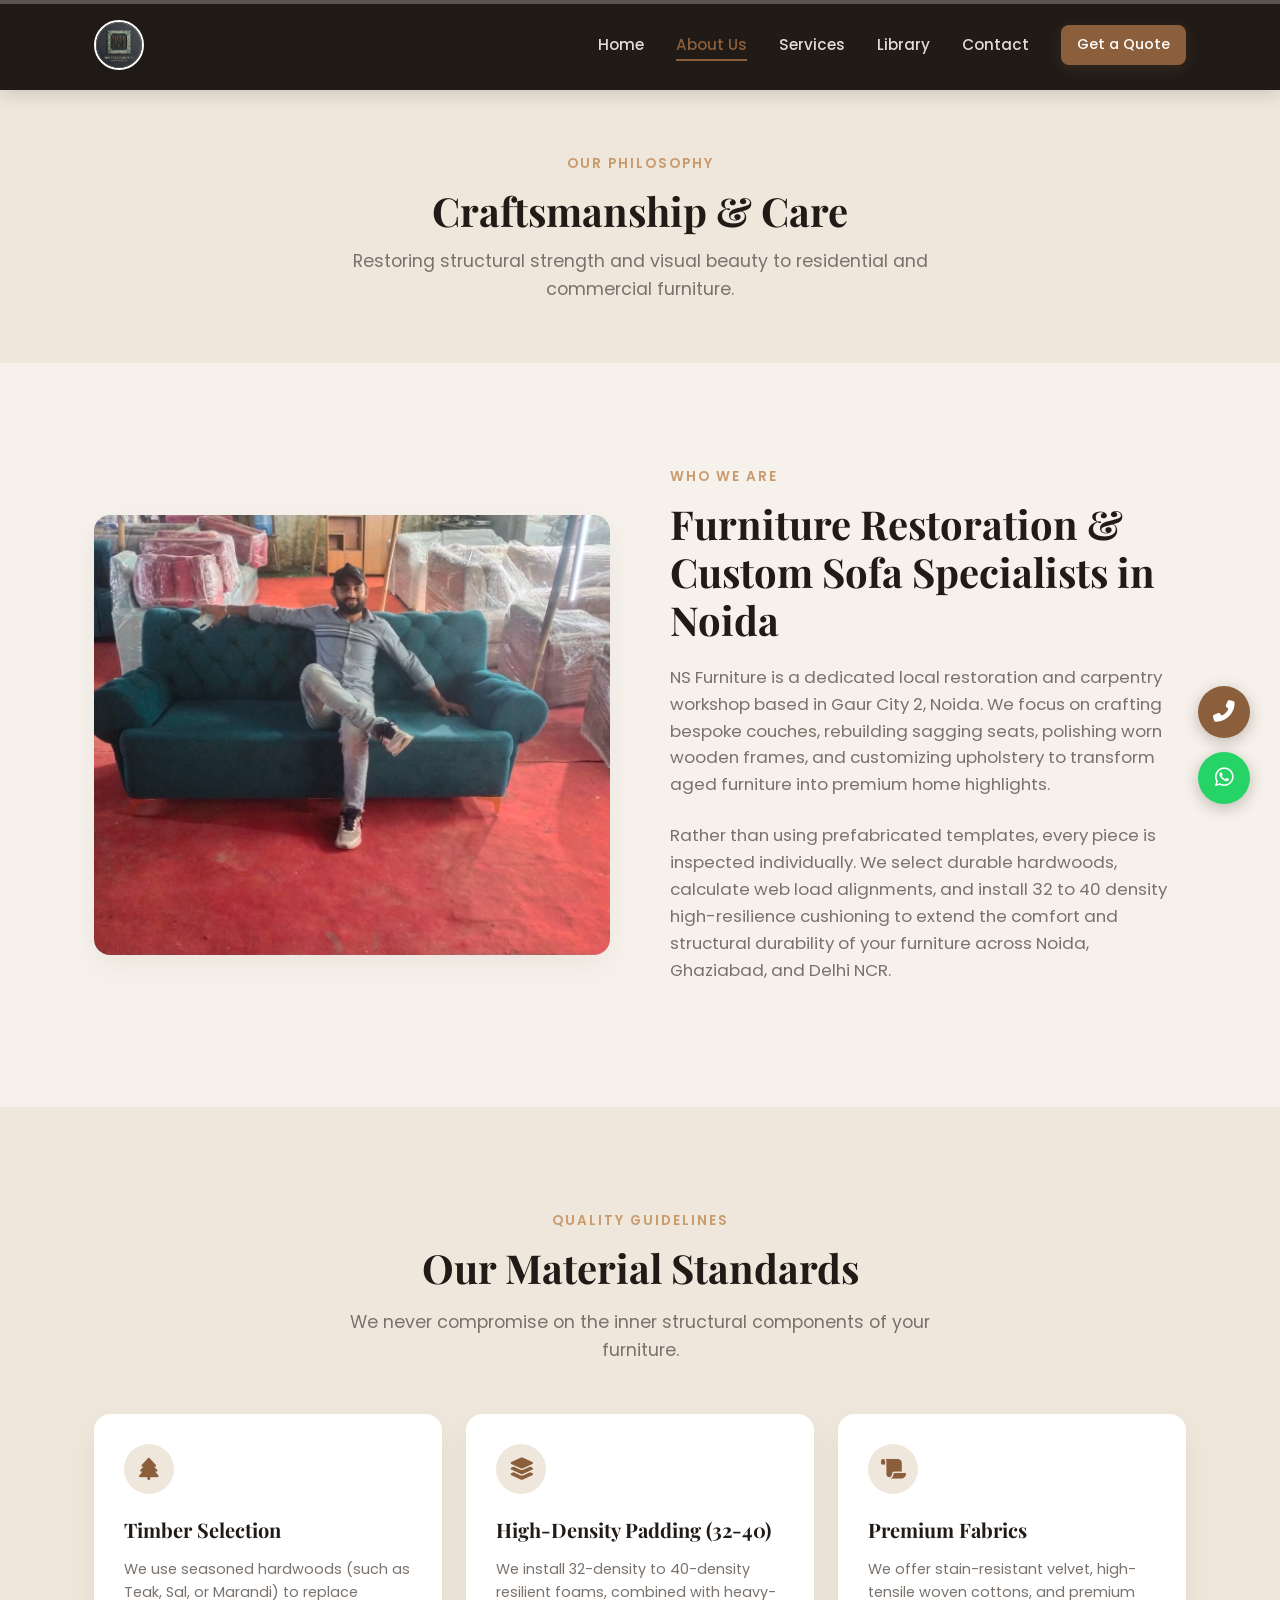
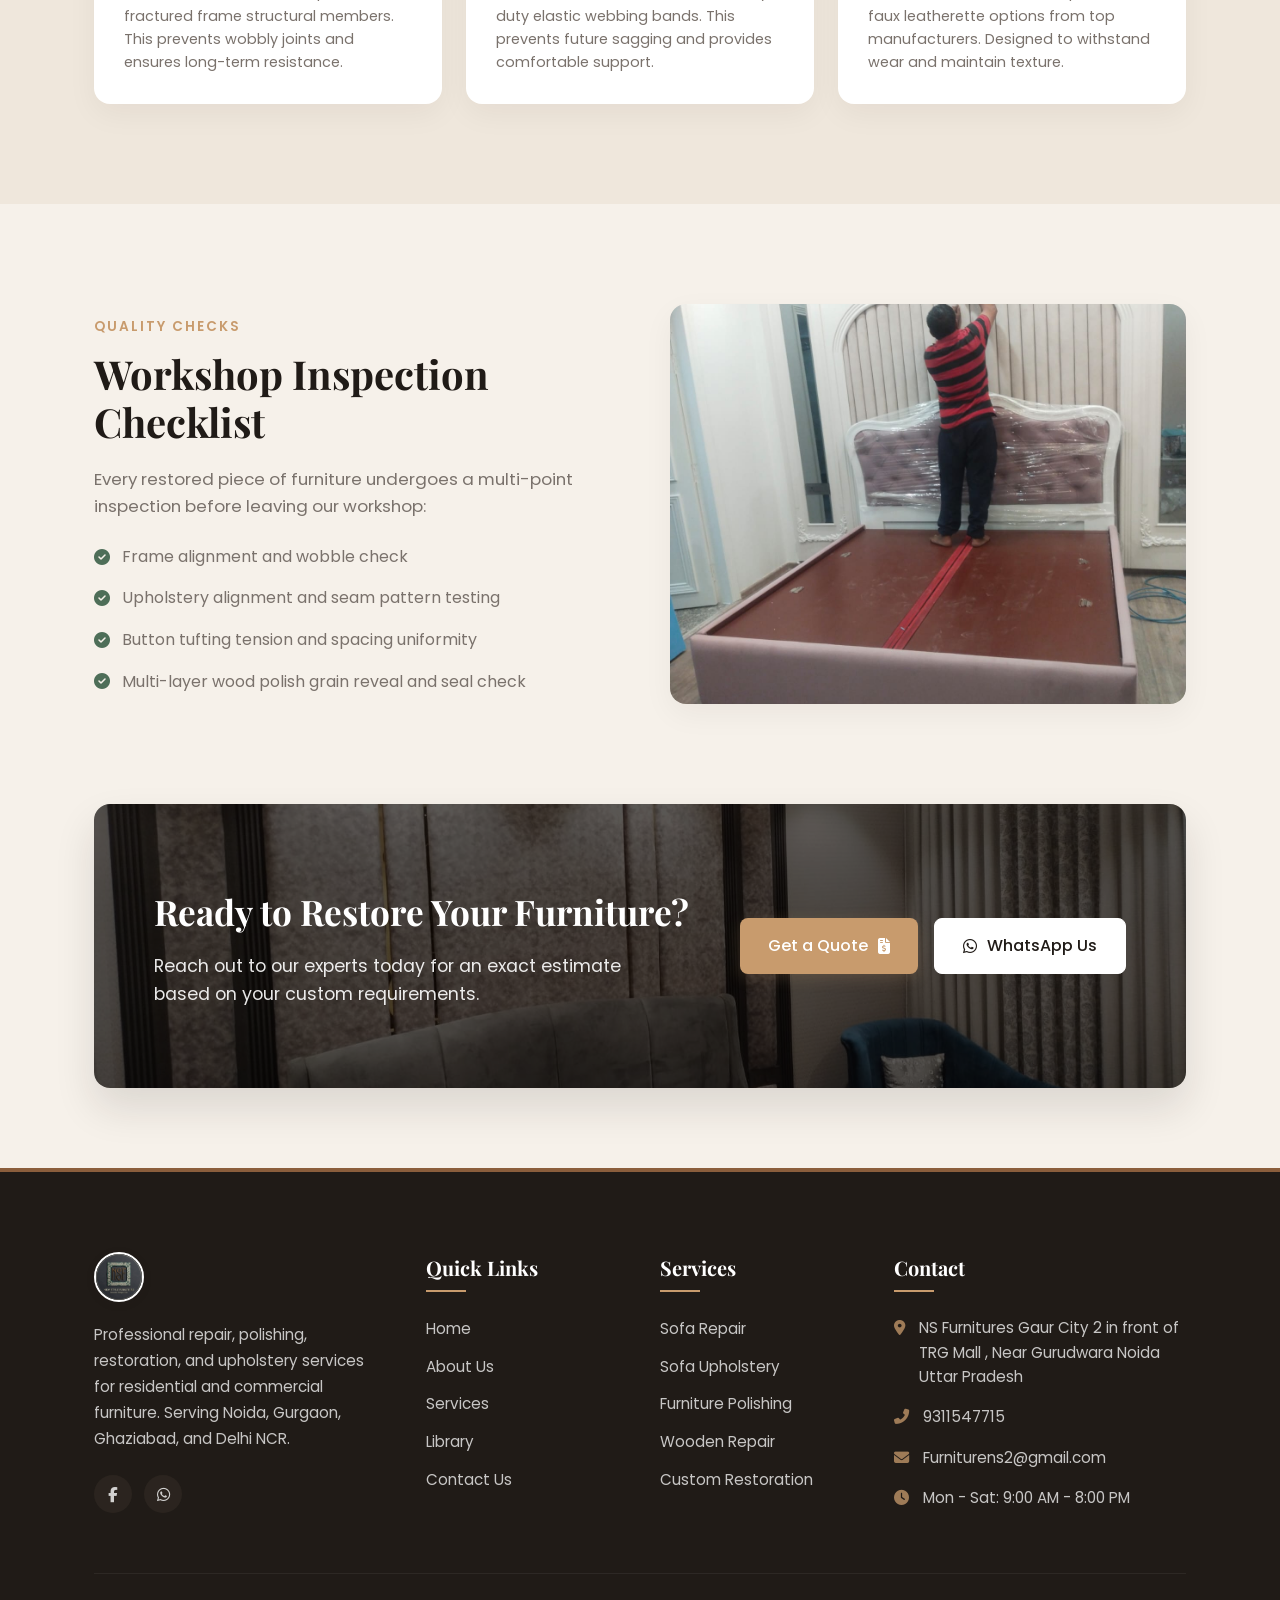
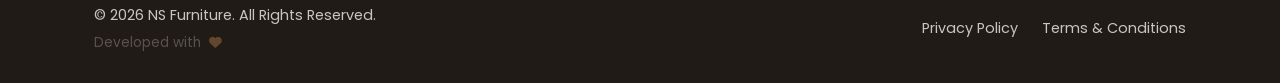
==== commit 6c99fe54: "SEO update" ====
--- a/about.html
+++ b/about.html
@@ -3,10 +3,48 @@
 <head>
   <meta charset="UTF-8">
   <meta name="viewport" content="width=device-width, initial-scale=1.0">
-  <title>About NS Furniture | Furniture Craftsmanship & Woodwork Noida</title>
-  <meta name="description" content="Learn about NS Furniture's premium restoration process, timber selection including Teak/Sal/Marandi wood, foam cushioning guidelines, and quality inspection checklist in Noida.">
-  <link rel="canonical" href="about.html">
-  
+  <title>About NS Furniture | Custom Sofa Makers & Restorers in Noida</title>
+  <meta name="description" content="Discover NS Furniture: expert sofa makers and furniture artisans in Noida. Learn about our seasoned hardwood selection, 32-40 density foam, and restoration standards.">
+  <link rel="canonical" href="https://nsfurnitures.in/about.html">
+  <meta name="robots" content="index, follow">
+
+  <!-- Open Graph -->
+  <meta property="og:type" content="website">
+  <meta property="og:url" content="https://nsfurnitures.in/about.html">
+  <meta property="og:title" content="About NS Furniture | Custom Sofa Makers & Restorers in Noida">
+  <meta property="og:description" content="Discover NS Furniture: expert sofa makers and furniture artisans in Noida. Learn about our seasoned hardwood selection, 32-40 density foam, and restoration standards.">
+  <meta property="og:image" content="https://nsfurnitures.in/assets/logo.jpeg">
+  <meta property="og:site_name" content="NS Furniture">
+
+  <!-- Twitter Card -->
+  <meta name="twitter:card" content="summary_large_image">
+  <meta name="twitter:url" content="https://nsfurnitures.in/about.html">
+  <meta name="twitter:title" content="About NS Furniture | Custom Sofa Makers & Restorers in Noida">
+  <meta name="twitter:description" content="Discover NS Furniture: expert sofa makers and furniture artisans in Noida. Learn about our seasoned hardwood selection, 32-40 density foam, and restoration standards.">
+  <meta name="twitter:image" content="https://nsfurnitures.in/assets/logo.jpeg">
+
+  <!-- Breadcrumb Schema -->
+  <script type="application/ld+json">
+  {
+    "@context": "https://schema.org",
+    "@type": "BreadcrumbList",
+    "itemListElement": [
+      {
+        "@type": "ListItem",
+        "position": 1,
+        "name": "Home",
+        "item": "https://nsfurnitures.in/"
+      },
+      {
+        "@type": "ListItem",
+        "position": 2,
+        "name": "About Us",
+        "item": "https://nsfurnitures.in/about.html"
+      }
+    ]
+  }
+  </script>
+
   <!-- Font Awesome Icons -->
   <link rel="stylesheet" href="https://cdnjs.cloudflare.com/ajax/libs/font-awesome/6.4.0/css/all.min.css">
   
@@ -73,17 +111,17 @@
       <div class="about-grid">
         <div class="about-content-left">
           <div class="about-img-wrap" style="height: 440px;">
-            <img src="" data-img-key="about" alt="NS Furniture showroom chesterfield couch presentation">
+            <img src="assets/NS/IMG-20260819-WA0027.jpg" data-img-key="about" alt="NS Furniture artisan with completed tufted turquoise sofa in Noida workshop" loading="lazy">
           </div>
         </div>
         <div class="about-content-right">
           <span class="section-tag">Who We Are</span>
-          <h2 class="section-title" style="text-align: left; margin-bottom: 20px;">Furniture Restoration Specialists</h2>
+          <h2 class="section-title" style="text-align: left; margin-bottom: 20px;">Furniture Restoration & Custom Sofa Specialists in Noida</h2>
           <p class="about-text">
-            NS Furniture is a dedicated local restoration and carpentry workshop. We focus on rebuilding sagging couches, polishing worn wooden frames, and customizing upholstery to transform aged furniture into premium home highlights.
+            NS Furniture is a dedicated local restoration and carpentry workshop based in Gaur City 2, Noida. We focus on crafting bespoke couches, rebuilding sagging seats, polishing worn wooden frames, and customizing upholstery to transform aged furniture into premium home highlights.
           </p>
           <p class="about-text">
-            Rather than using prefabricated templates, every piece is inspected individually. We select durable hardwoods, calculate web load alignments, and install high-density cushioning to extend the comfort and structural durability of your furniture.
+            Rather than using prefabricated templates, every piece is inspected individually. We select durable hardwoods, calculate web load alignments, and install 32 to 40 density high-resilience cushioning to extend the comfort and structural durability of your furniture across Noida, Ghaziabad, and Delhi NCR.
           </p>
         </div>
       </div>
@@ -116,7 +154,7 @@
           <div class="info-icon-box" style="margin-bottom: 20px; background-color: var(--light-color); color: var(--primary-color);">
             <i class="fas fa-layer-group" style="font-size: 1.4rem;"></i>
           </div>
-          <h3 class="service-title" style="font-size: 1.25rem; margin-bottom: 12px;">High-Density Padding</h3>
+          <h3 class="service-title" style="font-size: 1.25rem; margin-bottom: 12px;">High-Density Padding (32-40)</h3>
           <p class="service-desc" style="font-size: 0.9rem; margin-bottom: 0;">
             We install 32-density to 40-density resilient foams, combined with heavy-duty elastic webbing bands. This prevents future sagging and provides comfortable support.
           </p>
@@ -163,7 +201,7 @@
         </div>
         <div class="about-content-right">
           <div class="about-img-wrap" style="height: 400px;">
-            <img src="" data-img-key="hero.boy" alt="Carpenter preparing bed headboard panels in NS workshop">
+            <img src="assets/NS/IMG-20260819-WA0025.jpg" data-img-key="hero.boy" alt="Carpenter preparing bed headboard panels in NS workshop Noida" loading="lazy">
           </div>
         </div>
       </div>
@@ -173,7 +211,7 @@
   <!-- CALL TO ACTION BANNER -->
   <section class="container reveal" style="margin-bottom: 80px;">
     <div class="cta-section">
-      <div class="cta-bg" data-img-key="hero.background"></div>
+      <div class="cta-bg" data-img-key="hero.background" style="background-image: url('assets/NS/IMG-20260819-WA0029.jpg');"></div>
       <div class="cta-grid">
         <div class="cta-text-col">
           <h2 class="cta-title">Ready to Restore Your Furniture?</h2>
